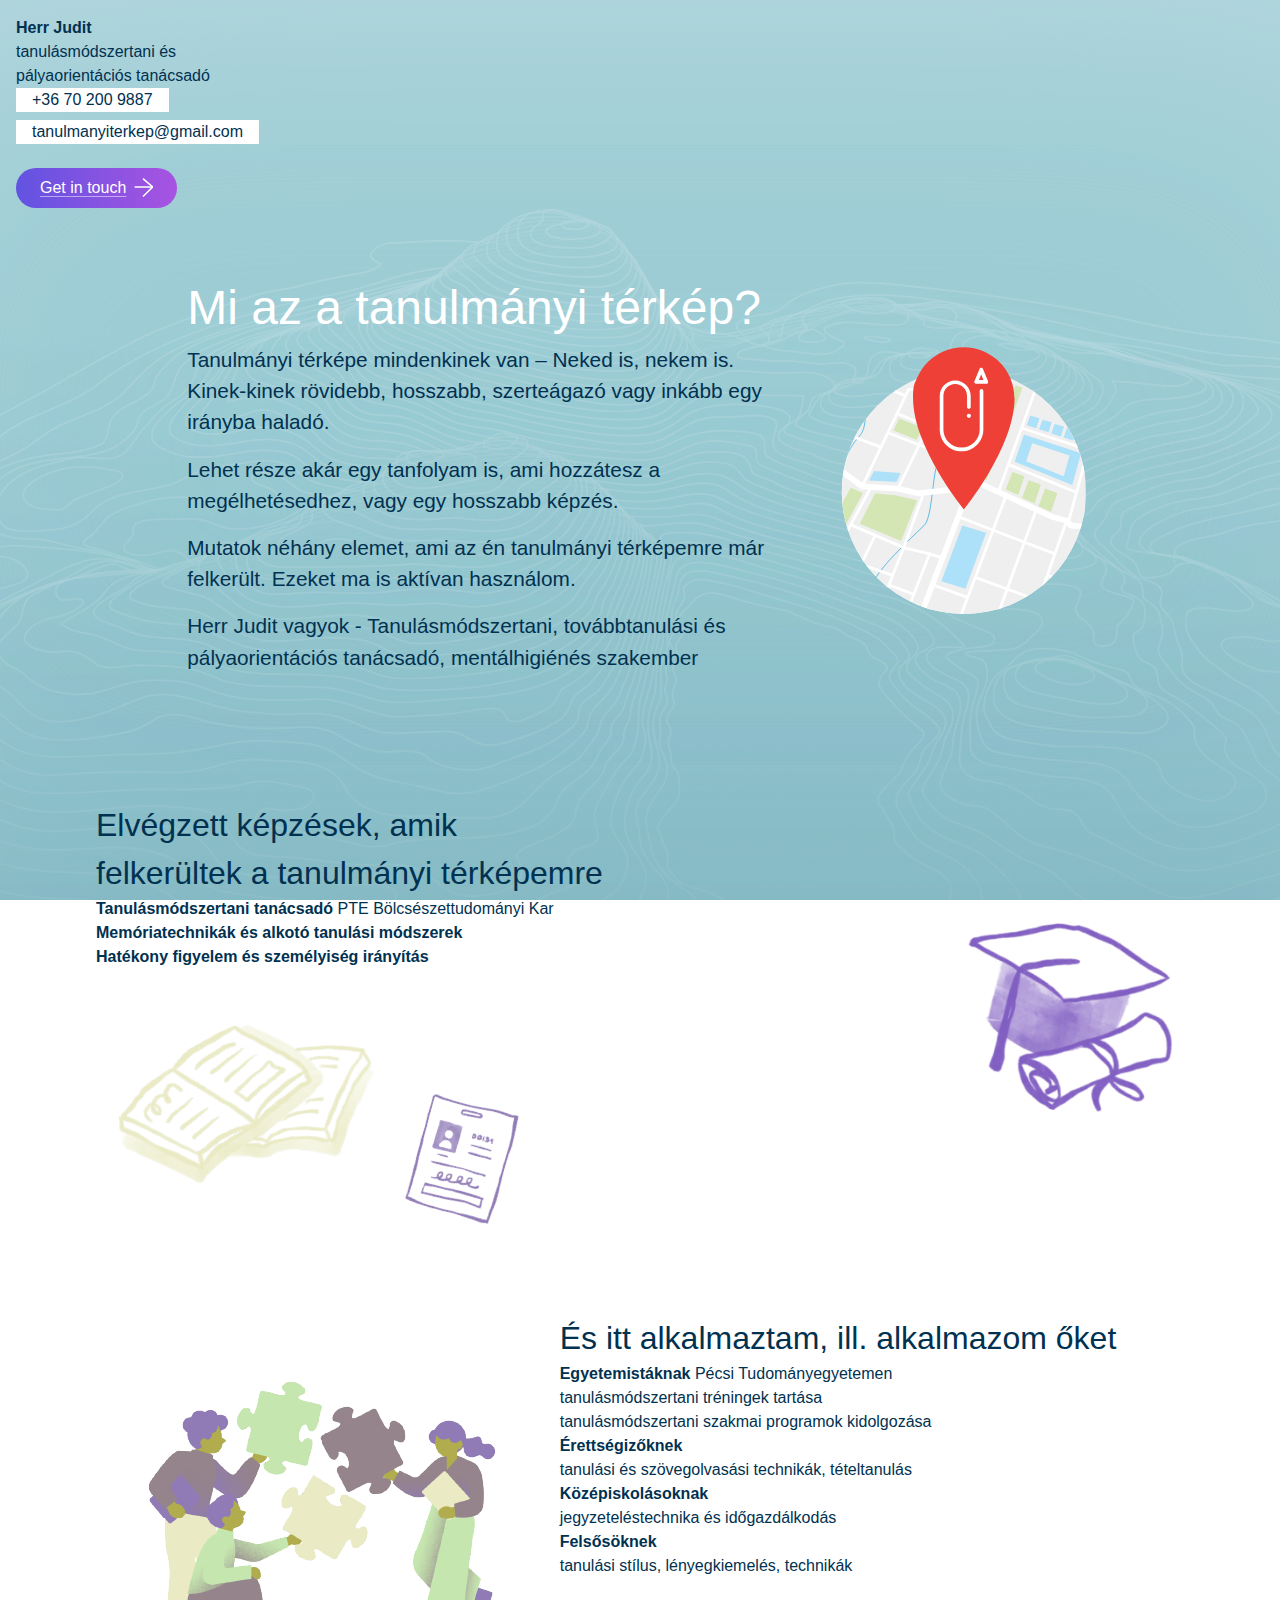
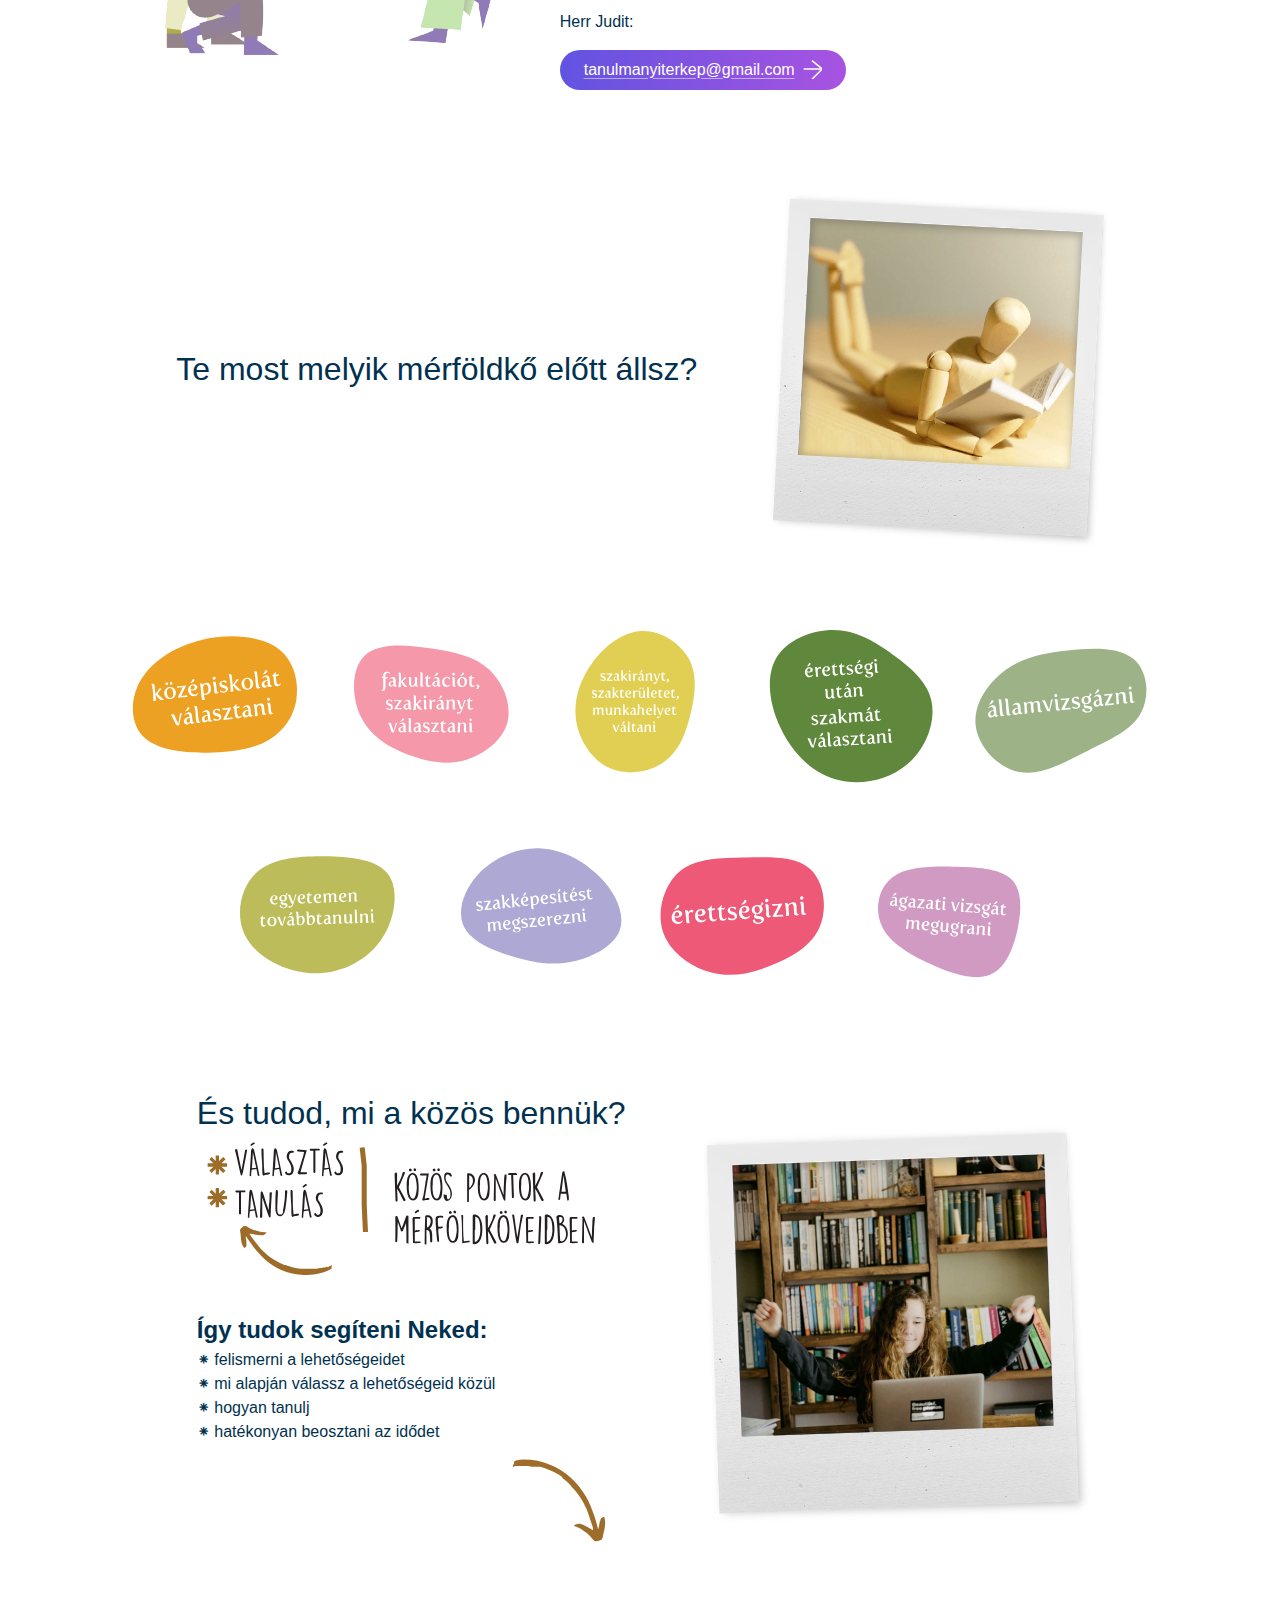
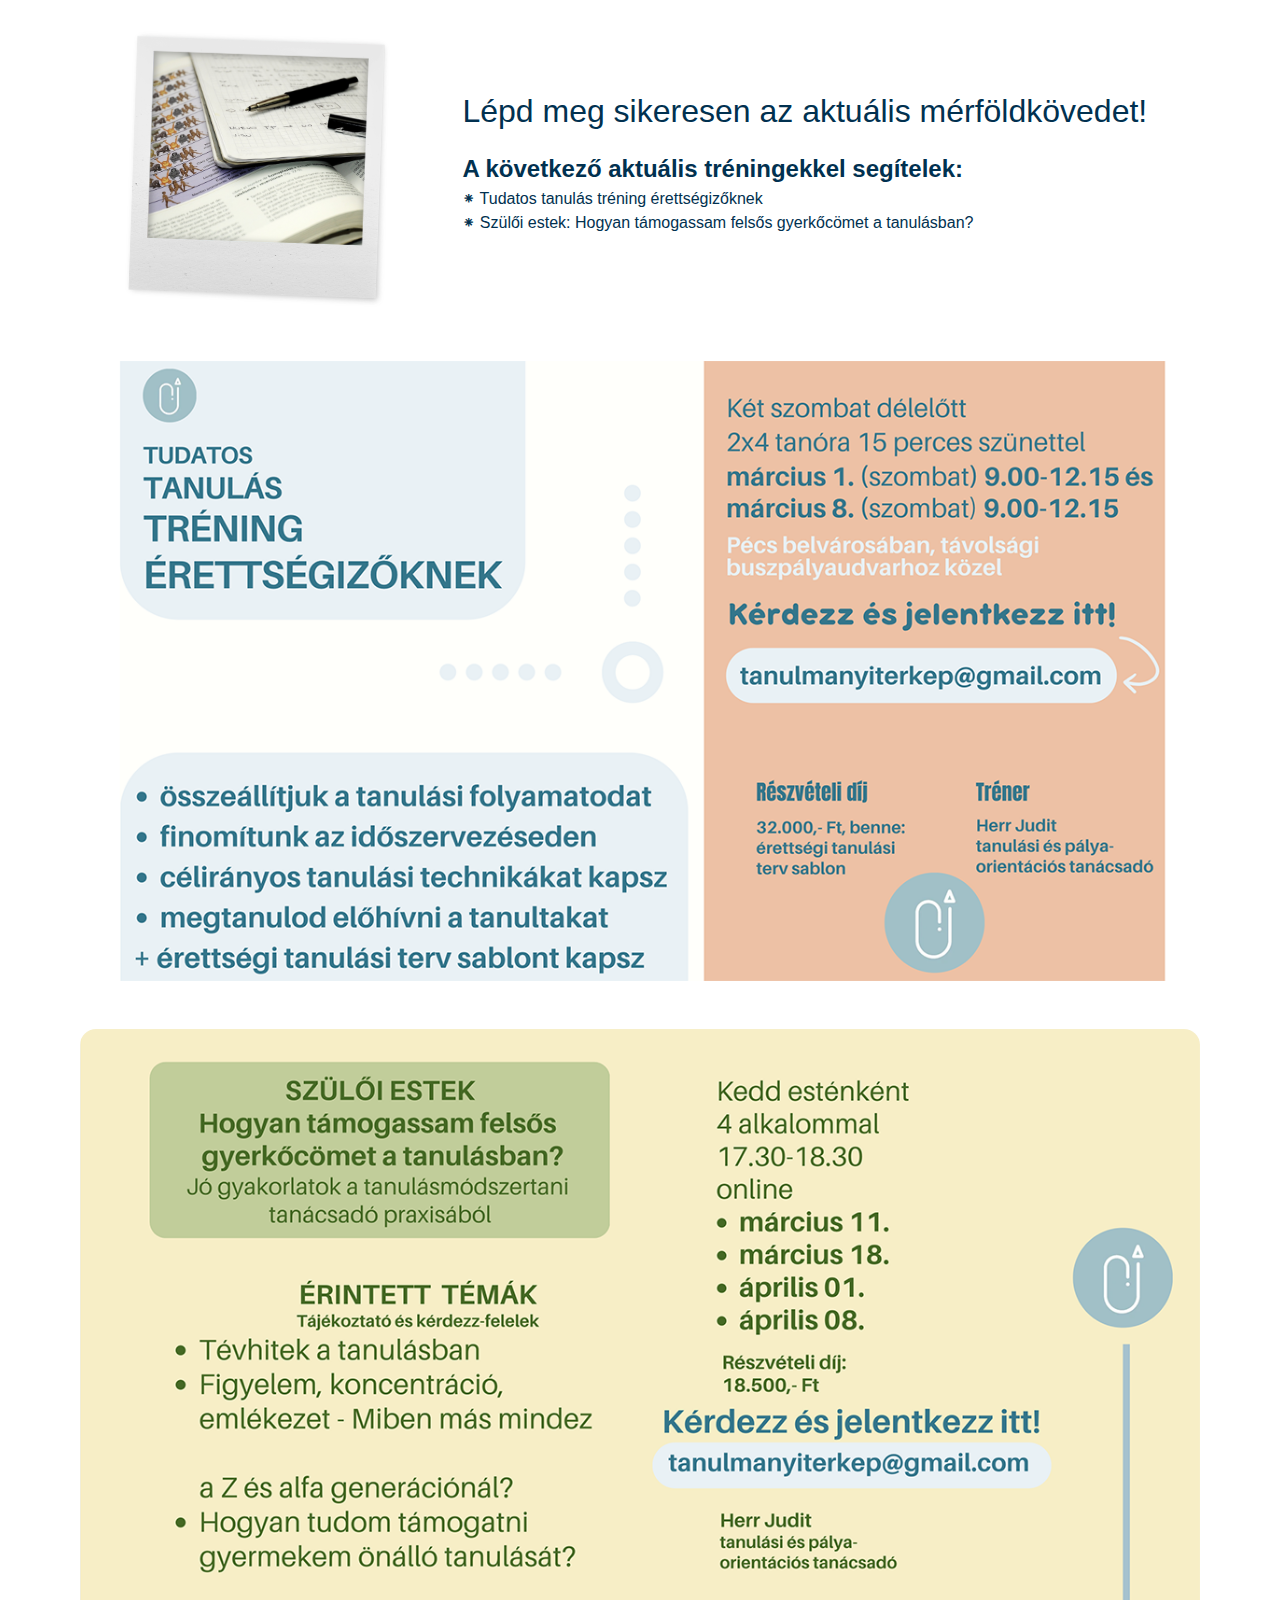
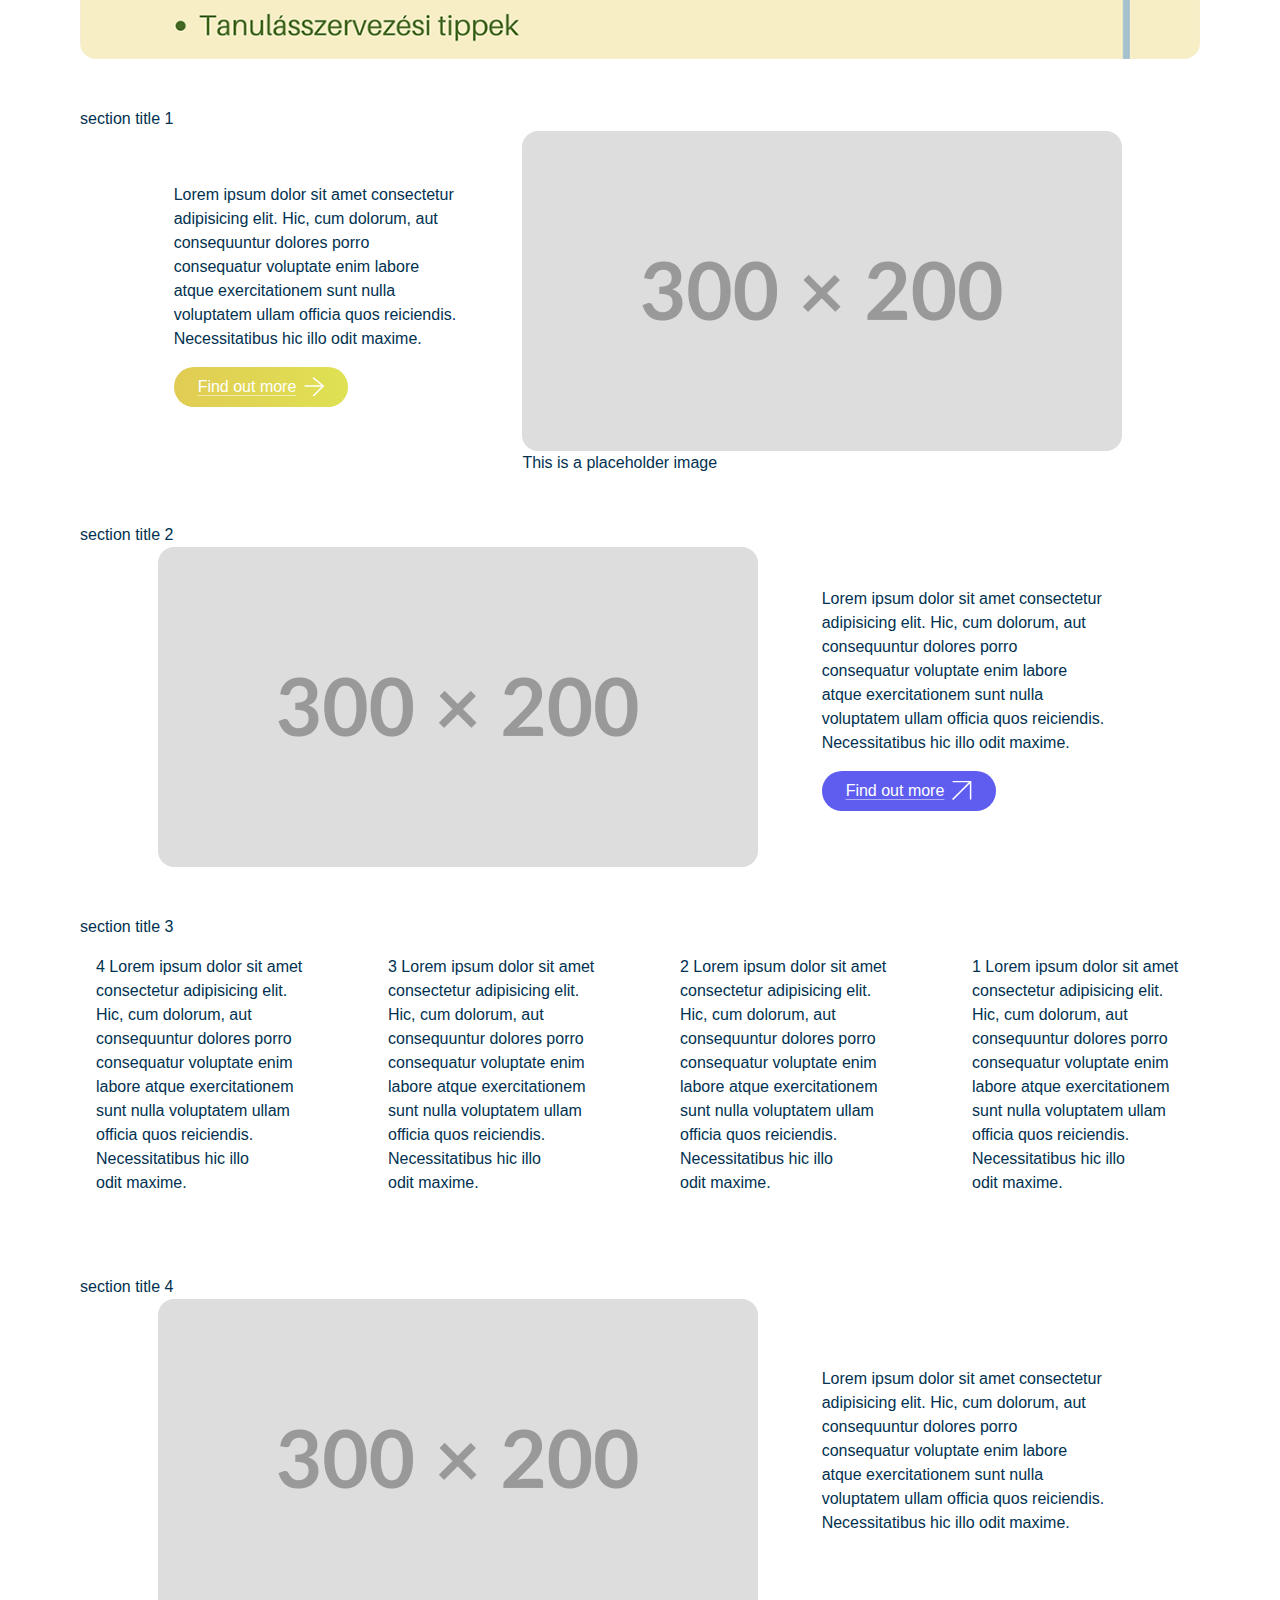
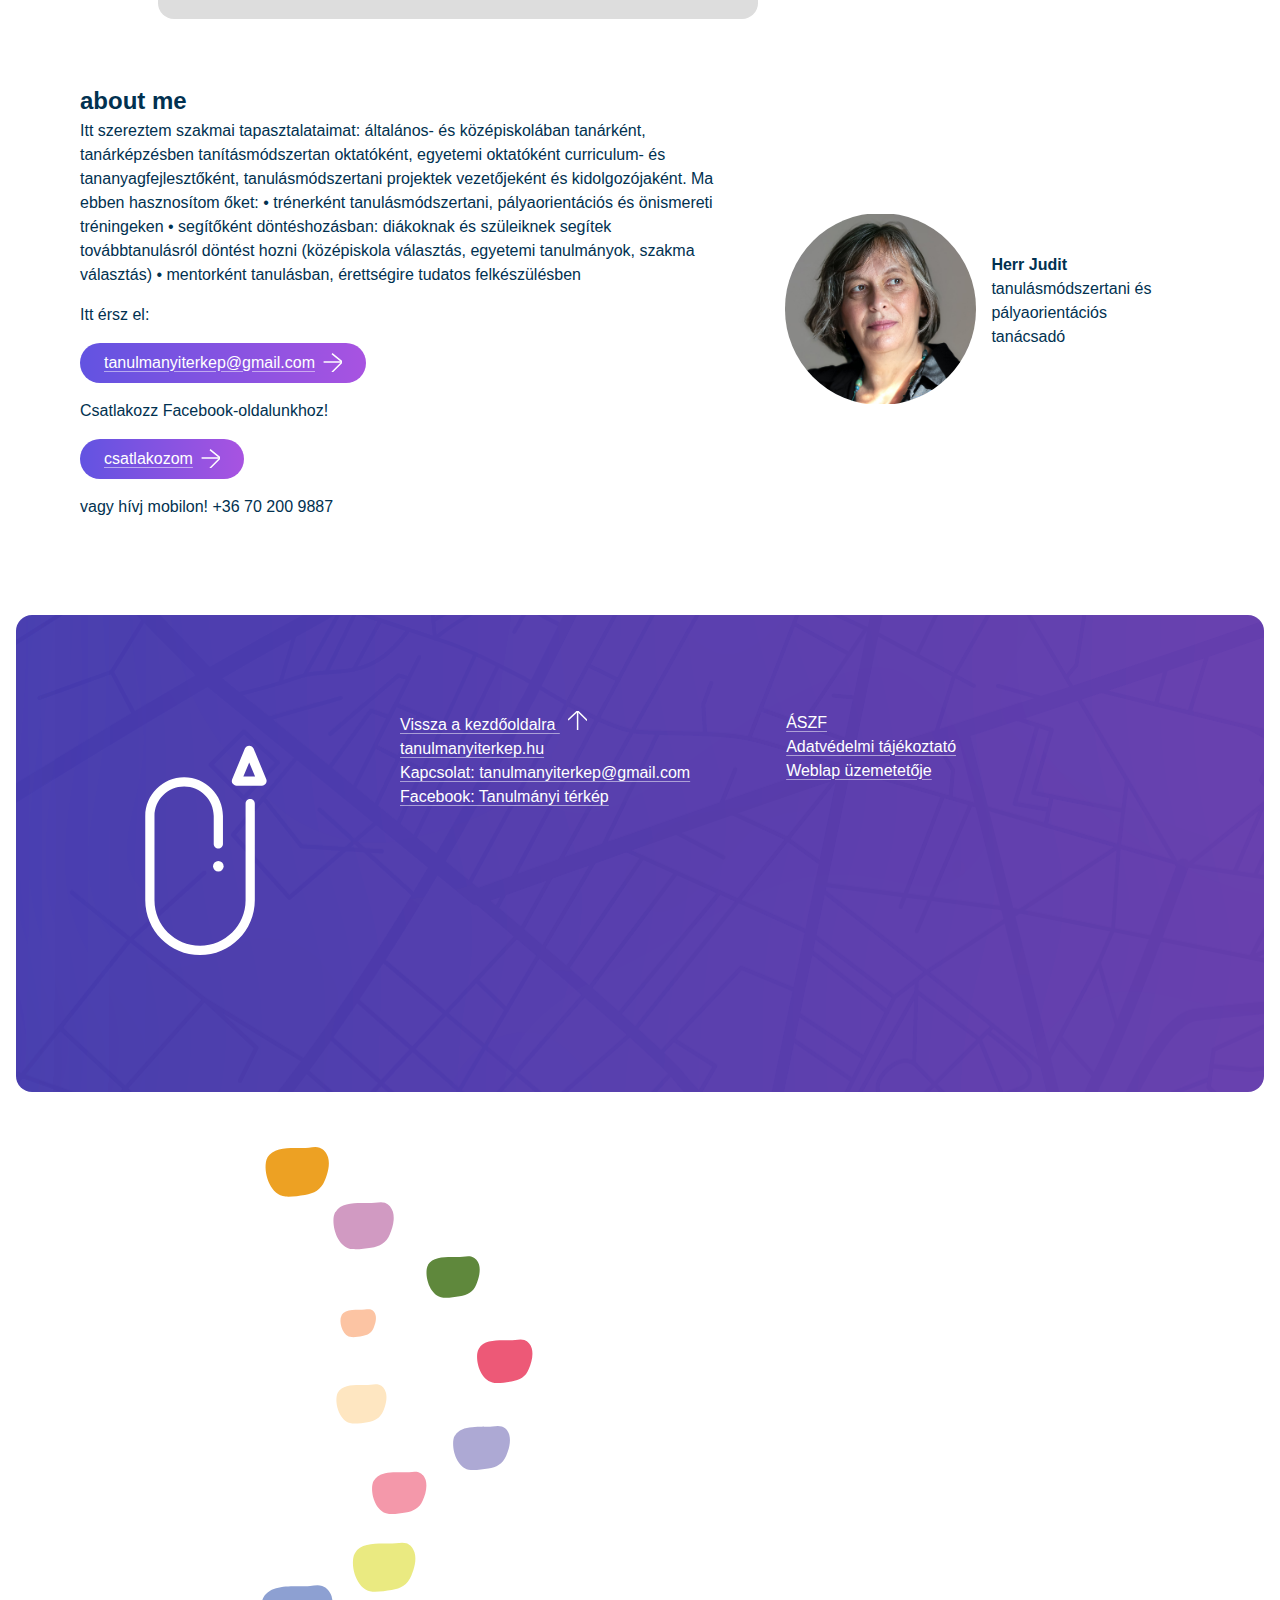
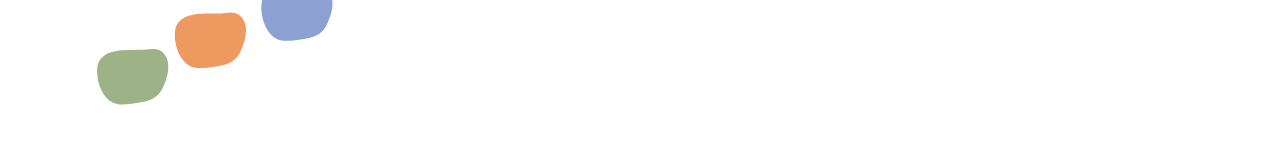
==== uj2/index.html @ a2443f8d "new version .2" ====
<!DOCTYPE html>
<html lang="en">
<head>
    <meta charset="UTF-8" />
    <meta name="viewport" content="width=device-width, initial-scale=1.0" />
    <title>Tanulmányitérkép</title>

    <meta property="og:title" content="Tanulmányitérkép" />
    <meta property="og:url" content="http://www.tanulmanyiterkep.hu" />
    <meta property="og:type" content="website" />
    <meta property="og:site_name" content="Tanulmányitérkép.hu" />
    <meta property="og:image" content="http://www.tanulmanyiterkep.hu/content/post-image.jpg" />
    <meta property="og:description" content="Ez itt az oldal leírása" />
    <meta property="og:locale" content="hu_HU" />

    <link rel="stylesheet" href="./rsrc/skin/reset.css" />
    <link rel="stylesheet" href="./rsrc/skin/main.css" />
    <link rel="stylesheet" href="./rsrc/skin/debug.css" />
</head>
<body>



<header id="header">
    <nav>
        <ul>
            <li>
                <div itemscope itemtype="https://schema.org/LocalBusiness">
                    <div><span itemprop="name" class="em">Herr Judit</span></div>
                    <!--
                    <img src="janedoe.jpg" itemprop="image" alt="Photo of Jane Doe"/>
                    -->
                    <div></div><span itemprop="jobTitle">tanulásmódszertani és <br />pályaorientációs tanácsadó</span></div>
                    <div></div><a href="tel:+36702009887 "><span itemprop="telephone">+36 70 200 9887</span></a></div>
                    <div></div><a href="mailto:tanulmanyiterkep@gmail.com"><span itemprop="email">tanulmanyiterkep@gmail.com</span></a></div>
                </div>
            </li>
        </ul>
    </nav>

    <!-- CTA BUTTON -->
    <a class="cta cta-main" href="mailto:tanulmanyiterkep@gmail.com">Get in touch
        <span aria-hidden="true">
            <svg class="icon" viewBox="0 0 64 64" width="100%" height="100%">
                <polyline points="2 30, 62 30 " />
                <polyline points="30 2, 62 30, 30 62 " />
            </svg>
        </span>
    </a>
    <!-- / CTA BUTTON -->
</header>



<main>



<style>

</style>
<section id="welcome">
    <div>
        <h2>Mi az a tanulmányi térkép?</h2>
        <p>Tanulmányi térképe mindenkinek van – Neked is, nekem is. Kinek-kinek rövidebb, hosszabb, szerteágazó vagy inkább egy irányba haladó.</p>
        <p>Lehet része akár egy tanfolyam is, ami hozzátesz a megélhetésedhez, vagy egy hosszabb képzés.</p>
        <p>Mutatok néhány elemet, ami az én tanulmányi térképemre  már felkerült. Ezeket ma is aktívan használom.</p>
        <p>Herr Judit vagyok - Tanulásmódszertani, továbbtanulási és pályaorientációs tanácsadó, mentálhigiénés szakember</p>
    </div>
    <img id="logo" src="./content/logo-szine.svg" alt="" />
</section>

<section></section>

<section class="project">
    <article>
        <figure>
            <picture>
                <img src="./content/slide-2/hat.png" alt="" />
            </picture>
        </figure>
        <div class="card">
            <h3>Elvégzett képzések, amik felkerültek a tanulmányi térképemre</h3>
            <ul>
                <li><span class="em">Tanulásmódszertani tanácsadó</span> <span>PTE Bölcsészettudományi Kar</span></li>
                <li class="em">Memóriatechnikák és alkotó tanulási módszerek</li>
                <li class="em">Hatékony figyelem és személyiség irányítás</li>
            </ul>
            <img class="picto" src="./content/slide-2/book.png" alt="" />
            <img class="picto" src="./content/slide-2/doc.png" alt="" />
        </div>
    </article>
</section>
<section class="project">
    <article>
        <figure>
            <picture>
                <img src="./content/slide-2/people.png" alt="" />
            </picture>
        </figure>
        <div class="card">
            <h3>És itt alkalmaztam, ill. alkalmazom őket</h3>
            <ul>
                <li><span class="em">Egyetemistáknak</span> <span>Pécsi Tudományegyetemen</span></li>
                <li>tanulásmódszertani tréningek tartása</li>
                <li>tanulásmódszertani szakmai programok kidolgozása</li>

                <li class="em">Érettségizőknek</li>
                <li>tanulási és szövegolvasási technikák, tételtanulás</li>

                <li class="em">Középiskolásoknak</li>
                <li>jegyzeteléstechnika és időgazdálkodás</li>

                <li class="em">Felsősöknek</li>
                <li>tanulási stílus, lényegkiemelés, technikák</li>

            </ul>


                <!-- CTA BLOCK -->
                <div class="ctaholder">
                    <p>Herr Judit:</p>
                    <!-- CTA BUTTON -->
                    <a class="cta cta-main" href="#">tanulmanyiterkep@gmail.com
                        <span aria-hidden="true">
                            <svg class="icon" viewBox="0 0 64 64" width="100%" height="100%">
                                <polyline points="2 30, 64 30 " />
                                <polyline points="30 2, 64 30, 30 64 " />
                            </svg>
                        </span>
                    </a>
                    <!-- / CTA BUTTON -->
                </div>
                <!-- / CTA BLOCK -->



        </div>
    </article>
</section>
<section class="project">
    <article>
        <div>
            <img id="polaroid-1" class="polaroid" src="./content/polaroid-1.png" alt="" />
        </div>
        
        <div class="card">
            <!--
            <h3>Üdvözöllek a TANULMÁNYI TÉRKÉP oldalon!</h3>
            -->
            <h3>Te most melyik mérföldkő előtt állsz?</h3>
        </div>
    </article>
</section>
<section class="project">
    <article>
        <div id="stones">
            <img class="stones" src="./content/stones/1.svg" alt="" />
            <img class="stones" src="./content/stones/2.svg" alt="" />
            <img class="stones" src="./content/stones/3.svg" alt="" />
            <img class="stones" src="./content/stones/4.svg" alt="" />
            <img class="stones" src="./content/stones/5.svg" alt="" />
            <img class="stones" src="./content/stones/6.svg" alt="" />
            <img class="stones" src="./content/stones/7.svg" alt="" />
            <img class="stones" src="./content/stones/8.svg" alt="" />
            <img class="stones" src="./content/stones/9.svg" alt="" />
        </div>
    </article>
</section>

<section class="project">
    <article>
        <div>
            <img id="polaroid-3" class="polaroid" src="./content/polaroid-3.png" alt="" />
        </div>
        
        <div class="card">
            <h3>És tudod, mi a közös bennük?</h3>
            <img src="./content/slide-help/valasztas.svg" alt="" />

            <ul>
                <li><h4>Így tudok segíteni Neked:</h4></li>
                <li>⁕ felismerni a lehetőségeidet</li>
                <li>⁕ mi alapján válassz a lehetőségeid közül</li>
                <li>⁕ hogyan tanulj</li>
                <li>⁕ hatékonyan beosztani az idődet</li>
                <li><img id="arrow-1" class="arrow" src="./content/slide-help/arrow.svg" alt="" /></li>
            </ul>
        </div>
    </article>
</section>

<section class="project">
    <article>
        <div>
            <img id="polaroid-2" class="polaroid" src="./content/polaroid-2.png" alt="" />
        </div>
        <div class="card">
            
            <h3>Lépd meg sikeresen az aktuális mérföldkövedet!</h3>
            <ul>
                <li><h4>A következő aktuális tréningekkel segítelek:</h4></li>
                <li>⁕ Tudatos tanulás tréning érettségizőknek</li>
                <li>⁕ Szülői estek: Hogyan támogassam felsős gyerkőcömet a tanulásban?</li>
            </ul>
        </div>
    </article>
</section>

<section class="project">
    <article>
        <a href="mailto:tanulmanyiterkep@gmail.com">
            <img class="ad" src="./content/ads/ad-1.png" alt="" />
        </a>
    </article>
</section>
<section class="project">
    <article>
        <a href="mailto:tanulmanyiterkep@gmail.com">
            <img class="ad" src="./content/ads/ad-2.png" alt="" />
        </a>
    </article>
</section>





<section class="project">
    <h1>section title 1</h1>
    <article>
        <figure>
            <picture>
                <img src="./content/300x200@2x.png" alt="placeholder image" />
            </picture>
            <figcaption>This is a placeholder image</figcaption>
        </figure>
        <div class="card">
            <p>Lorem ipsum dolor sit amet consectetur adipisicing elit. Hic, cum dolorum, aut consequuntur dolores porro consequatur voluptate enim labore atque exercitationem sunt nulla voluptatem ullam officia quos reiciendis. Necessitatibus hic illo odit maxime.</p>

            <!-- CTA BUTTON -->
            <a class="cta cta-secondary" href="#">Find out more
            <span aria-hidden="true">
                <svg class="icon" viewBox="0 0 64 64" width="100%" height="100%">
                    <polyline points="2 30, 64 30 " />
                    <polyline points="30 2, 64 30, 30 64 " />
                </svg>
            </span>
            </a>
            <!-- / CTA BUTTON -->

        </div>
    </article>
</section>



<section class="project">
    <h1>section title 2</h1>
    <article>
        <picture>
            <img src="./content/300x200@2x.png" alt="" />
        </picture>
        <div class="card">
            <p>Lorem ipsum dolor sit amet consectetur adipisicing elit. Hic, cum dolorum, aut consequuntur dolores porro consequatur voluptate enim labore atque exercitationem sunt nulla voluptatem ullam officia quos reiciendis. Necessitatibus hic illo odit maxime.</p>

            <!-- CTA BUTTON 2 -->
            <a class="cta" href="#">Find out more
                <span aria-hidden="true">
                    <svg class="icon" viewBox="0 0 64 64" width="100%" height="100%">
                        <polyline points="2 62, 62 2" />
                        <polyline points="2 2, 62 2, 62 62 " />
                    </svg>
                </span>
            </a>
            <!-- / CTA BUTTON 2 -->

        </div>
    </article>
</section>



<section class="project">
    <h1>section title 3</h1>
    <article>
        <div class="card">
            <p>1 Lorem ipsum dolor sit amet consectetur adipisicing elit. Hic, cum dolorum, aut consequuntur dolores porro consequatur voluptate enim labore atque exercitationem sunt nulla voluptatem ullam officia quos reiciendis. Necessitatibus hic illo odit maxime.</p>
        </div>
        <div class="card">
            <p>2 Lorem ipsum dolor sit amet consectetur adipisicing elit. Hic, cum dolorum, aut consequuntur dolores porro consequatur voluptate enim labore atque exercitationem sunt nulla voluptatem ullam officia quos reiciendis. Necessitatibus hic illo odit maxime.</p>
        </div>
        <div class="card">
            <p>3 Lorem ipsum dolor sit amet consectetur adipisicing elit. Hic, cum dolorum, aut consequuntur dolores porro consequatur voluptate enim labore atque exercitationem sunt nulla voluptatem ullam officia quos reiciendis. Necessitatibus hic illo odit maxime.</p>
        </div>
        <div class="card">
            <p>4 Lorem ipsum dolor sit amet consectetur adipisicing elit. Hic, cum dolorum, aut consequuntur dolores porro consequatur voluptate enim labore atque exercitationem sunt nulla voluptatem ullam officia quos reiciendis. Necessitatibus hic illo odit maxime.</p>
        </div>
    </article>
</section>

<section class="project">
    <h1>section title 4</h1>
    <article>
        <picture>
            <img src="./content/300x200@2x.png" alt="" />
        </picture>
        <div class="card">
            <p>Lorem ipsum dolor sit amet consectetur adipisicing elit. Hic, cum dolorum, aut consequuntur dolores porro consequatur voluptate enim labore atque exercitationem sunt nulla voluptatem ullam officia quos reiciendis. Necessitatibus hic illo odit maxime.</p>
        </div>
    </article>
</section>



<section class="project">
    <article>
        <div class="card card-info">
            <style>
                .longtext {
                    max-width: 72ch;
                    width: 75%;
                }
                .card-infoXXXXXX {
                    background-color: white;
                    box-shadow: 10px 10px 20px 0px rgba(199, 199, 198, 0.497);
                }
                .namecard {
                    width: 100%;
                    display: flex;
                    align-items: center;
                    gap: var(--atom);
                }
                .portrait {
                    border-radius: 999em;
                    width: 12rem;
                    height: 12rem;
                }
                .portrait-info {
            
                }
                .em {
                    font-weight: bold;
                }
                .ctaholder {
                    padding: 1rem 0 1rem 0;
                }
            </style>

            <div class="namecard">

                <picture class="portrait">
                    <img src="./content/herr_judit.jpeg" alt="Herr Judit -- Tanulásmódszertani, továbbtanulási és pályaorientációs tanácsadó, mentálhigiénés szakember" />
                </picture>
    
                <div class="portrait-info">
                    <ul>
                        <li class="em">Herr Judit</li>
                        <li>tanulásmódszertani és <br />pályaorientációs tanácsadó</li>
                        <!--
                        <li>Tanulásmódszertani, továbbtanulási és <br />pályaorientációs tanácsadó, <br />mentálhigiénés szakember</li>
                        -->
                    </ul>
                </div>

            </div>

        </div>

        <div class="longtext">
            <h4>
                about me
            </h4>
            Itt szereztem szakmai tapasztalataimat: általános- és középiskolában tanárként, tanárképzésben tanításmódszertan oktatóként, egyetemi oktatóként curriculum- és tananyagfejlesztőként, tanulásmódszertani projektek vezetőjeként és kidolgozójaként.
            Ma ebben hasznosítom őket:
            • trénerként tanulásmódszertani, pályaorientációs és önismereti tréningeken
            • segítőként döntéshozásban: diákoknak és szüleiknek segítek továbbtanulásról döntést hozni (középiskola választás, egyetemi tanulmányok, szakma választás)
            • mentorként tanulásban, érettségire tudatos felkészülésben

            <!-- CTA BLOCK -->
            <div class="ctaholder">
            <p>Itt érsz el:</p>
            <!-- CTA BUTTON -->
            <a class="cta cta-main" href="#">tanulmanyiterkep@gmail.com
                <span aria-hidden="true">
                    <svg class="icon" viewBox="0 0 64 64" width="100%" height="100%">
                        <polyline points="2 30, 64 30 " />
                        <polyline points="30 2, 64 30, 30 64 " />
                    </svg>
                </span>
            </a>
            <!-- / CTA BUTTON -->

            <!-- CTA BUTTON -->
            <p>Csatlakozz Facebook-oldalunkhoz!</p>
            <!-- CTA BUTTON -->
            <a class="cta cta-main" href="#">csatlakozom
                <span aria-hidden="true">
                    <svg class="icon" viewBox="0 0 64 64" width="100%" height="100%">
                        <polyline points="2 30, 64 30 " />
                        <polyline points="30 2, 64 30, 30 64 " />
                    </svg>
                </span>
            </a>
            <!-- / CTA BUTTON -->

            <!-- CTA BUTTON -->
            <p>vagy hívj mobilon! <a href="tel:+36702009887">+36 70 200 9887</a></p>
            <!-- / CTA BUTTON -->
            </div>
            <!-- / CTA BLOCK -->

        </div>
    </article>
</section>



</main>



<!-- fragment -->
<style id="footer-style">
footer {
    background-color: #5E5DF0;
    background-image: linear-gradient(to right, #6253e1, #a853e1);
    background-image: url('./rsrc/skin/map-footer.png');
    border-radius: var(--atom);
    margin: var(--margin);
    padding: var(--padding);
}
</style>
<style>
    footer {
        display: flex;
        flex-wrap: wrap;
        gap: 6rem;
        padding: 6rem;
        color: white
    }
    footer a {
        color: white;
    }
    footer * {
        flex: 1 1 1;
    }
    .logo {
        max-width: 12rem;
    }
    </style>
<footer>
    <img class="logo" src="./content/logo-feher.svg" alt="" />
    <ul>
        <li>
            <a href="#header">Vissza a kezdőoldalra
                <span aria-hidden="true">
                    <svg class="icon inline" viewBox="0 0 64 64" width="100%" height="100%">
                        <polyline points="32 0, 32 64" />
                        <polyline points="0 30, 32 0" />
                        <polyline points="32 0, 64 32" />
                    </svg>
                </span>
            </a>
        </li>
        <li><a href="http://www.tanulmanyiterkep.hu">tanulmanyiterkep.hu</a></li>
        <li><a href="mailto:tanulmanyiterkep@gmail.com">Kapcsolat: tanulmanyiterkep@gmail.com</a></li>
        <li><a href="https://www.facebook.com/profile.php?id=61566942534041">Facebook: Tanulmányi térkép</a></li>
    </ul>
    <ul>
        <li><a href="./AFSZ.html">ÁSZF</a></li>
        <li><a href="./adatvedelmi-tajekoztatol.html">Adatvédelmi tájékoztató</a></li>
        <li><!-- <a href="./suti.html">SÜTI (COOKIE) SZABÁLYZAT</a> --> </li>
        <li><a href="#">Weblap üzemetetője</a></li>
    </ul>
</footer>
<!-- / fragment -->


<style>
    #steps {
        height: 70vh;
    }
</style>
<object id="steps" data="./content/lepesek.svg" type="image/svg+xml"></object>

</body>
</html>
---- uj2/rsrc/skin/main.css ----
/*
 * MAIN STYLESHEET
 * 
 **/



 /*
  * VARIABLES
  **/
 :root {
     --neutrino: 0.5rem;     /* tinyest spacing unit */
     --atom: 1rem;           /* base spacing unit */
     --molecule: 3rem;       /* big spacing unit */
 
     --margin: var(--atom);
     --padding: var(--atom);
     --gap: var(--molecule);
 
     --dark: rgb(111, 111, 111);
     --light: rgb(233, 233, 233);
     --light-2: rgb(228, 228, 228);
 
     --foreground-color: rgb(111, 111, 111);
     --background-color: rgb(233, 233, 233);

     --text-color: rgb(1, 49, 80);
 }
 
 
 /*
  * PAGE LAYOUT
  **/
 
 /* HEADER */
 header {
     padding: var(--padding);
 }
 
 nav {
     background-color: #FFFFFF;
     display: inline;
 }
 
 nav a {
     display: inline-block;
     background-color: white;
     padding: 0 var(--padding);
     margin-bottom: var(--neutrino);
 }
 
 ul {
     padding-bottom: var(--padding);
 }
 
 /* MAIN AREA */
 main {
     padding: var(--padding);
 }
 
 /* section {} */
 
 /* simple setup */
 footer {
     min-height: 15vh;
 }
 
 
 
 /*
  * FLEX STUFF
  **/
 
 /* atomic behavior */
 img {
     object-fit: cover;
 }
 /* flex child's p content tag */
 p {
     max-width: 32ch;
 }
 
 /* section.project */
 .project {}
 
 /* flex parent /main/section/article/ */
 .project article, #welcome {
     display: flex;
     flex-flow: row wrap;
     /* flex-wrap: wrap; */
     gap: var(--gap);
     justify-content: center;
     align-items: center;
     align-content: center;
 }
 
 /* flex children, global */
 .project > * {
     flex: 1 1 content;
 }
 
 /* even odd */
 section:nth-child(even) > * {
     flex-flow: row-reverse;
     /* flex-direction: row-reverse; */
 }
 
 /* controlling flex children specifically */
 .project > picture {
     /* flex-basis: 60%; */
 }
 .project > div {
     /* flex-basis: 40%; */
 }
 /* flex */
 
 
 
 /*
  * PAGE DESIGN
  **/
 body {
     color: var(--text-color);
     background-color: var(--background-color);
     background: url('./bg-3.png') center center fixed;
     /* background-size: 100% 100% */
 }
 main {
     margin: auto var(--molecule);
     background-color: none;
 }
 section {
     margin:0 0 1rem 0;
     padding: var(--atom);
     /* background-color: var(--light-2); */
 }

/* section.welcome */
#welcome {
    color: white;
    background-color: transparent;
}
h2 {
    font-size: 3rem;
}
h3 {
    font-size: 2rem;
}
#welcome div p {
    font-size: 1.3rem;
    max-width: 52ch;
    color: var(--text-color);
}

#logo {
    max-width: 300px;
    width: 20vw;
    min-width: 100px;
}

.card {
    padding: var(--padding);
    border-radius: var(--neutrino);
}
 
 /* slide stuff */
 #polaroid-1:hover, #polaroid-2:hover, #polaroid-3:hover {
    transform: scale(1.1);
}

#polaroid-1 {
    transform: rotate(3deg);
    width: 28vw;
}
#polaroid-2 {
    transform: rotate(2deg);
    width: 22vw;
}
#polaroid-3 {
    transform: rotate(-2deg);
    width: 32vw;
}

.arrow {
    width: 10vw;
    display: inline;
    float: right;
}

.ad {
    border-radius: var(--atom);
}


#stones {
    text-align: center;
}
.stones {
    width: 16vw;
    display: inline;
}
.stones:hover {
    transform: translate(0, -20px) rotate(12deg) scale(1.2);
}

h4 {
    font-size: 1.5rem;
    font-weight: bold;
    padding-top: 1rem;
}



 
 /* INTERACTIVE */
 
 /* zoom image on hover */
 /* [1] The container */
 picture {
   height: 20rem; /* [1.1] Set it as per your need */
   overflow: hidden; /* [1.2] Hide the overflowing of child elements */
   display: flex;
   border-radius: var(--atom);
   will-change: transform; /* fix flickering on hover */
 }
 /* [2] Transition property for smooth transformation of images */
 picture img {
     align-self: center;
     transition: transform .3s ease;
 }
 /* [3] Finally, transforming the image when container gets hovered */
 picture:hover img {
   transform: scale(1.1);
 }
 

 /* zoom image on hover */
 
 /*
  * UI ELEMENTS
  **/
 /* CTA BUTTON */
 .cta {
     width: fit-content;
     display: flex;
     align-items: center;
     color: #FFFFFF;
     background: #5E5DF0;
     border-radius: 999px;
     padding: 0.5rem 1.5rem;
     cursor: pointer;
     user-select: none;
     -webkit-user-select: none;
     touch-action: manipulation;
     margin-bottom: var(--atom);
 }
 
 .cta-main {
     background-image: linear-gradient(to right, #6253e1, #a853e1);
 }
 
 .cta-secondary {
     background-image: linear-gradient(to right, #e1cc53, #dfe153);
 }
 
 .cta:hover {
     background-position: 100% 0;
     moz-transition: all .4s ease-in-out;
     -o-transition: all .4s ease-in-out;
     -webkit-transition: all .4s ease-in-out;
     transition: all .4s ease-in-out;
 }
 
 
 
 .icon {
     height: 1.2rem;
     width: auto;
     padding-left: var(--neutrino);
 }
 .inline {
    display: inline;
 }
 /* inline svg styles */
 polyline {
     fill: none;
     stroke: white;
     stroke-width: 1.5px;
     vector-effect: non-scaling-stroke;
     shape-rendering: geometricPrecision;
 }
 

 a {
    text-decoration: underline;
    text-underline-offset: 0.2rem;
    text-decoration-color: rgba(255, 255, 255, .5);
 }

 .picto {
    display: inline;
 }
---- uj2/rsrc/skin/debug.css ----
/*
 * DEBUG
 **/
* * * {
    transition: all 0.25s 0.1s ease-in;
}

/*
* * * *:hover {
    background: url('./marching-ants-of-manhattan.svg');
    background-size: 100% 100%; 
    background-repeat: no-repeat;
}
*/
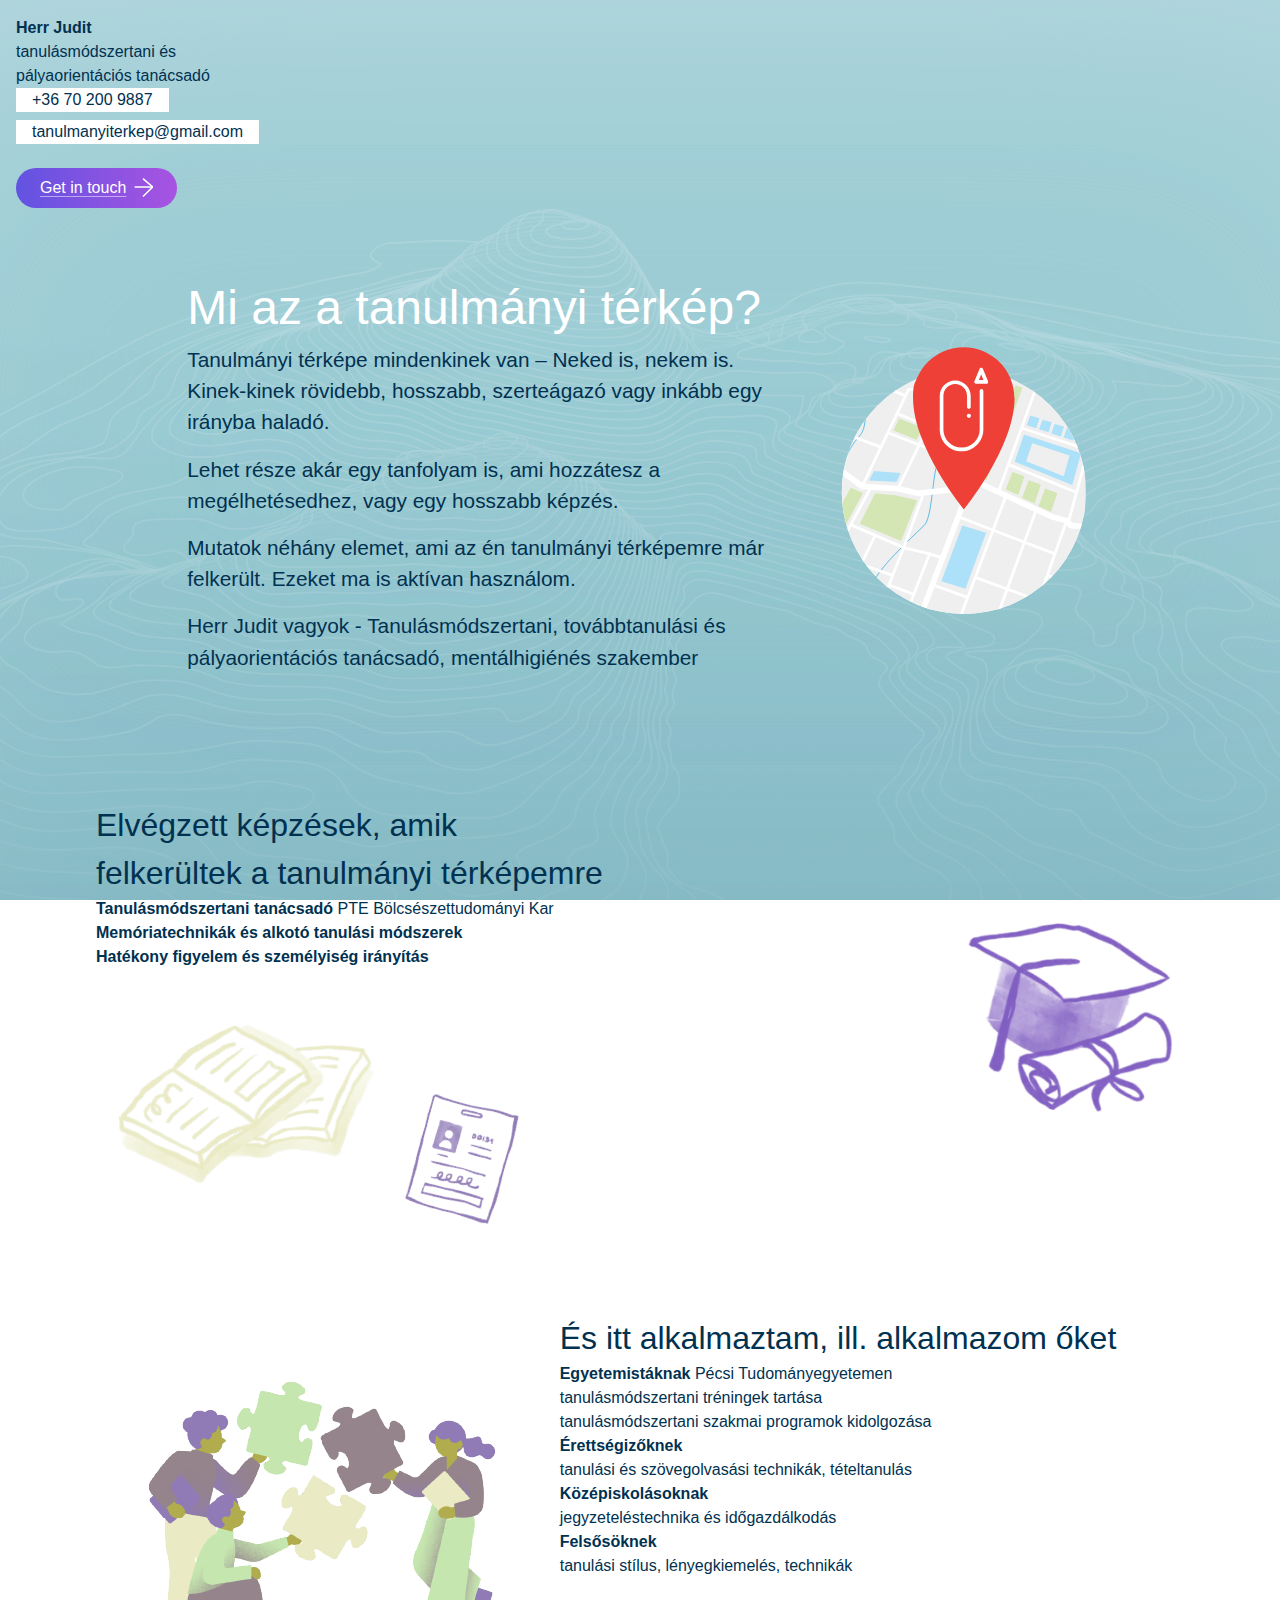
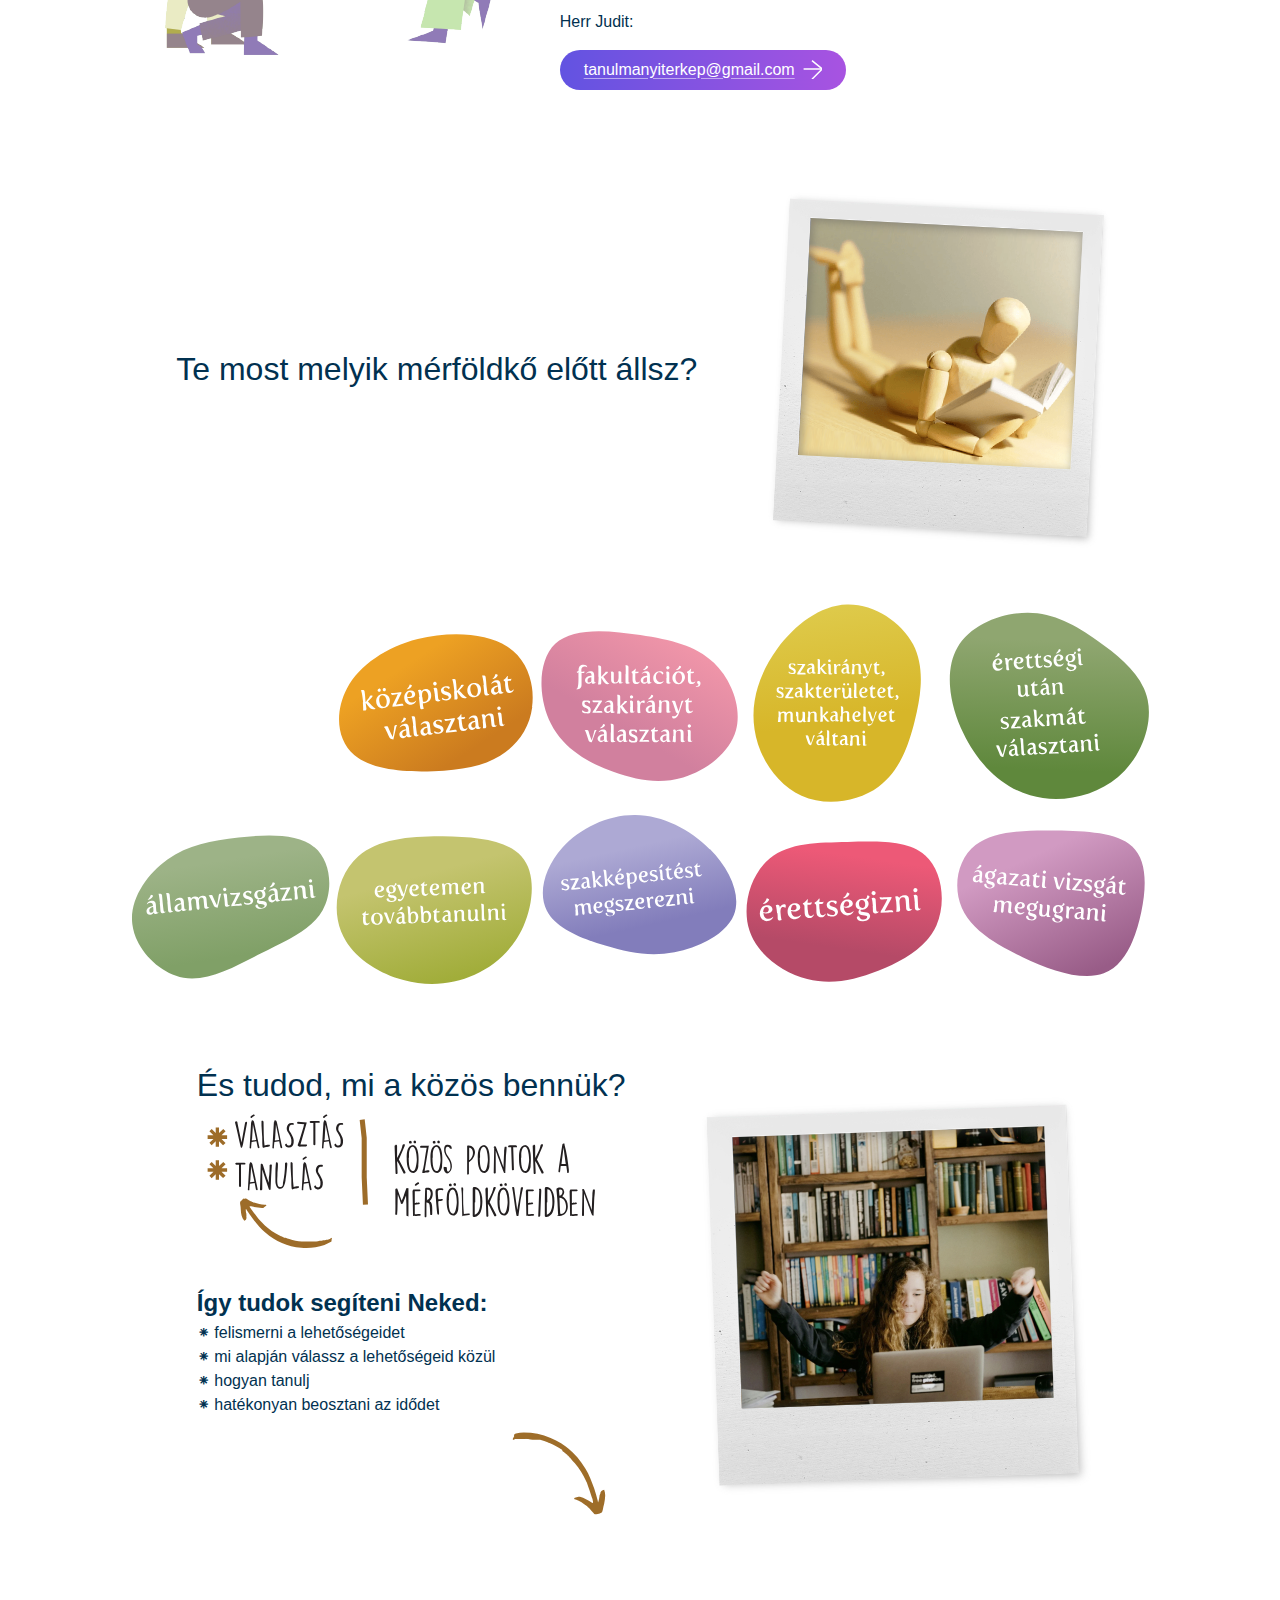
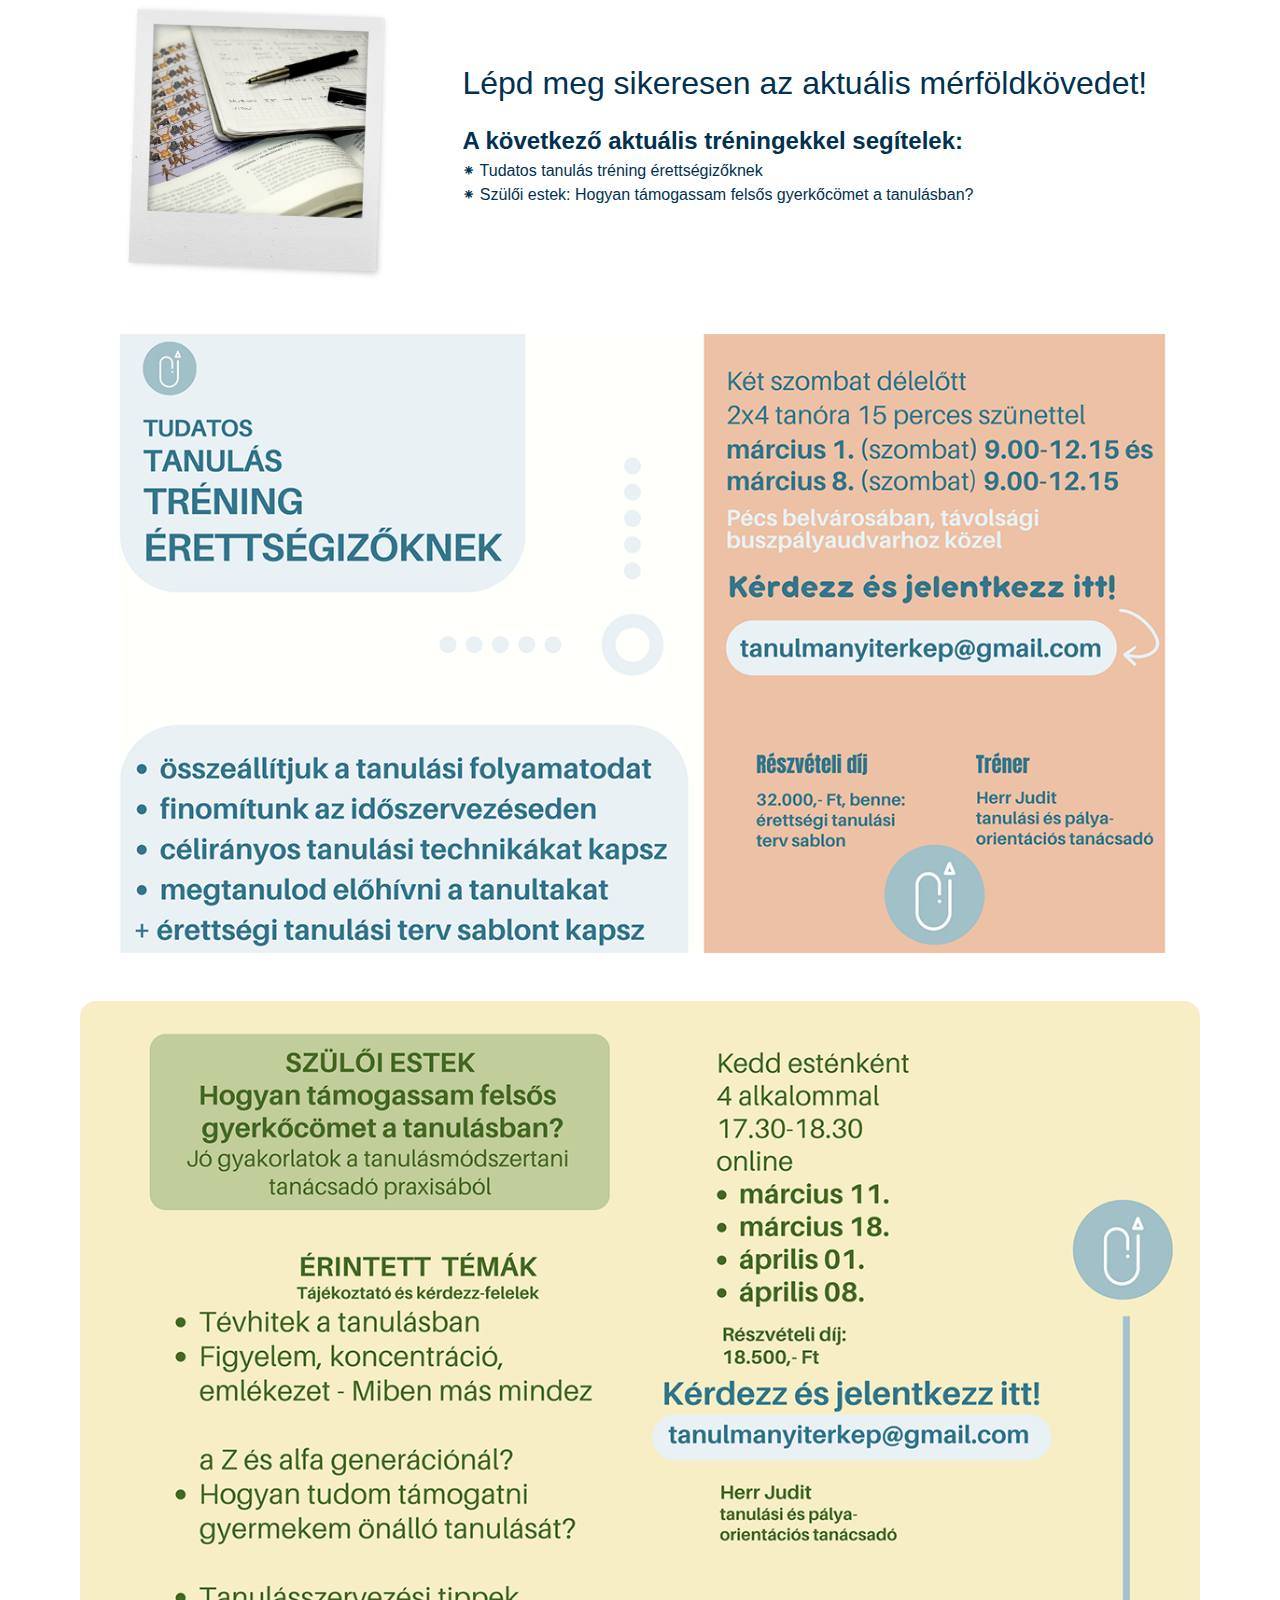
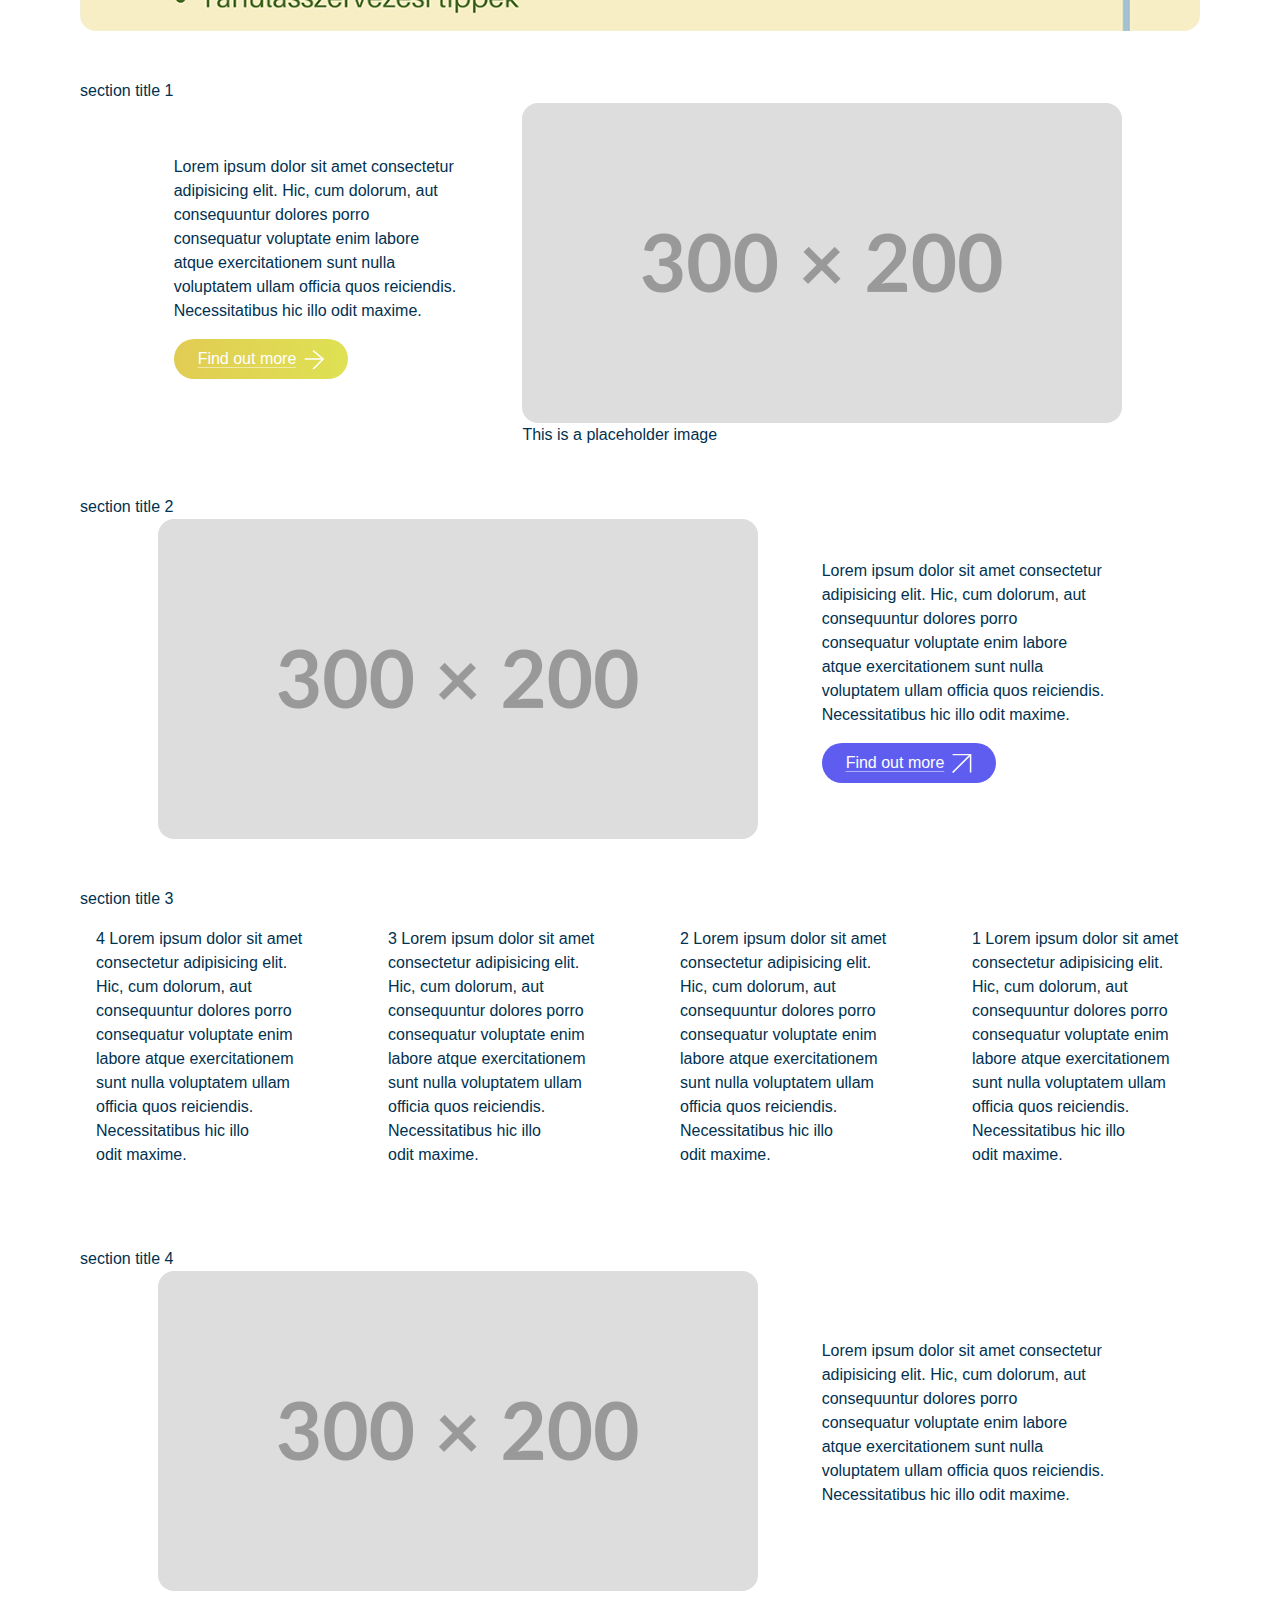
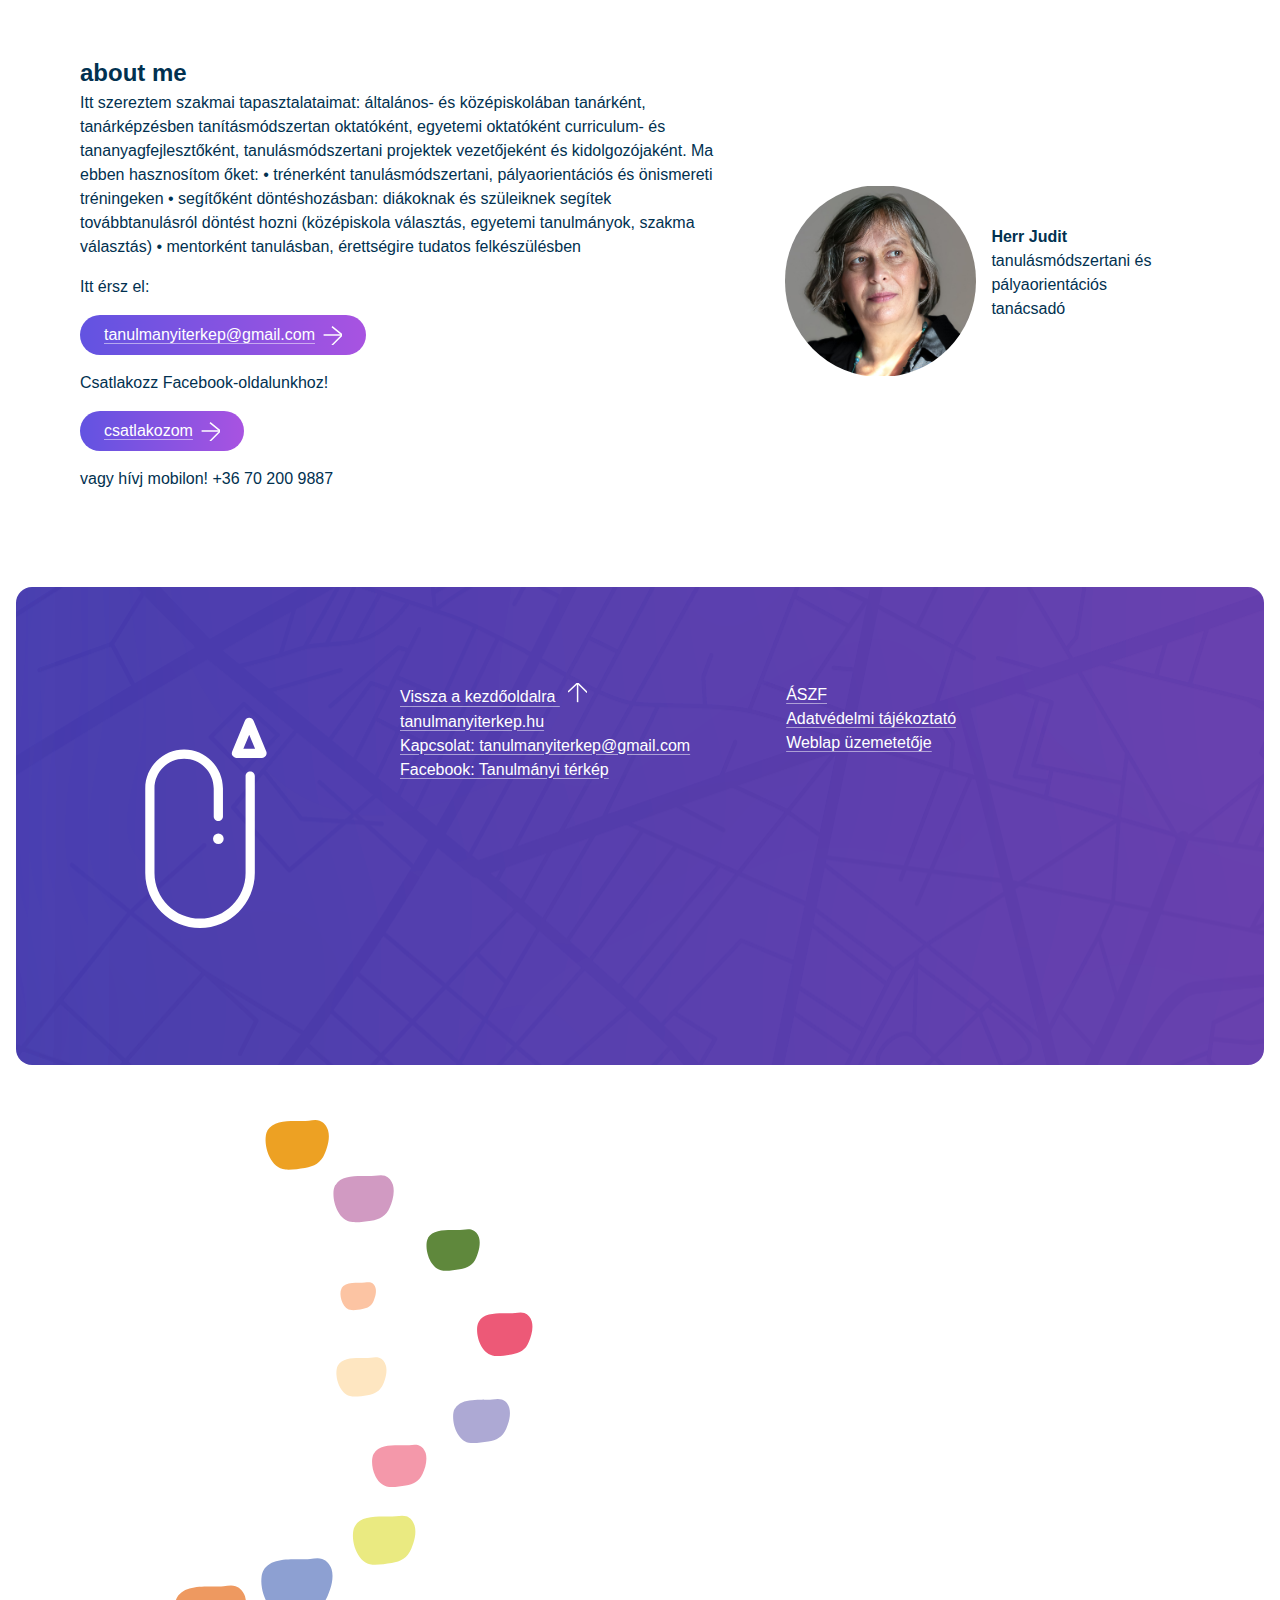
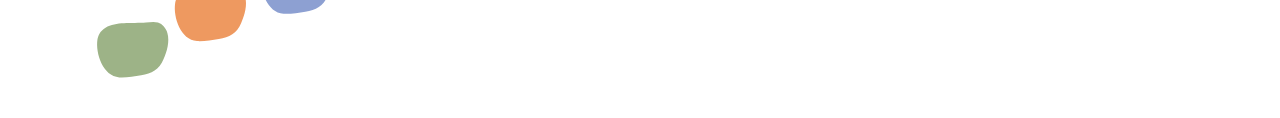
==== commit d74d0d40: "update .2 .2" ====
--- a/uj2/index.html
+++ b/uj2/index.html
@@ -155,6 +155,7 @@
 <section class="project">
     <article>
         <div id="stones">
+            <img class="stones" src="./content/stones/empty.svg" alt="" />
             <img class="stones" src="./content/stones/1.svg" alt="" />
             <img class="stones" src="./content/stones/2.svg" alt="" />
             <img class="stones" src="./content/stones/3.svg" alt="" />
--- a/uj2/rsrc/skin/main.css
+++ b/uj2/rsrc/skin/main.css
@@ -193,7 +193,13 @@
 
 
 #stones {
-    text-align: center;
+	display: flex;
+	flex-direction: row;
+	flex-wrap: wrap;
+	justify-content: center;
+	align-items: center;
+	align-content: center;
+    gap: 0rem;
 }
 .stones {
     width: 16vw;
